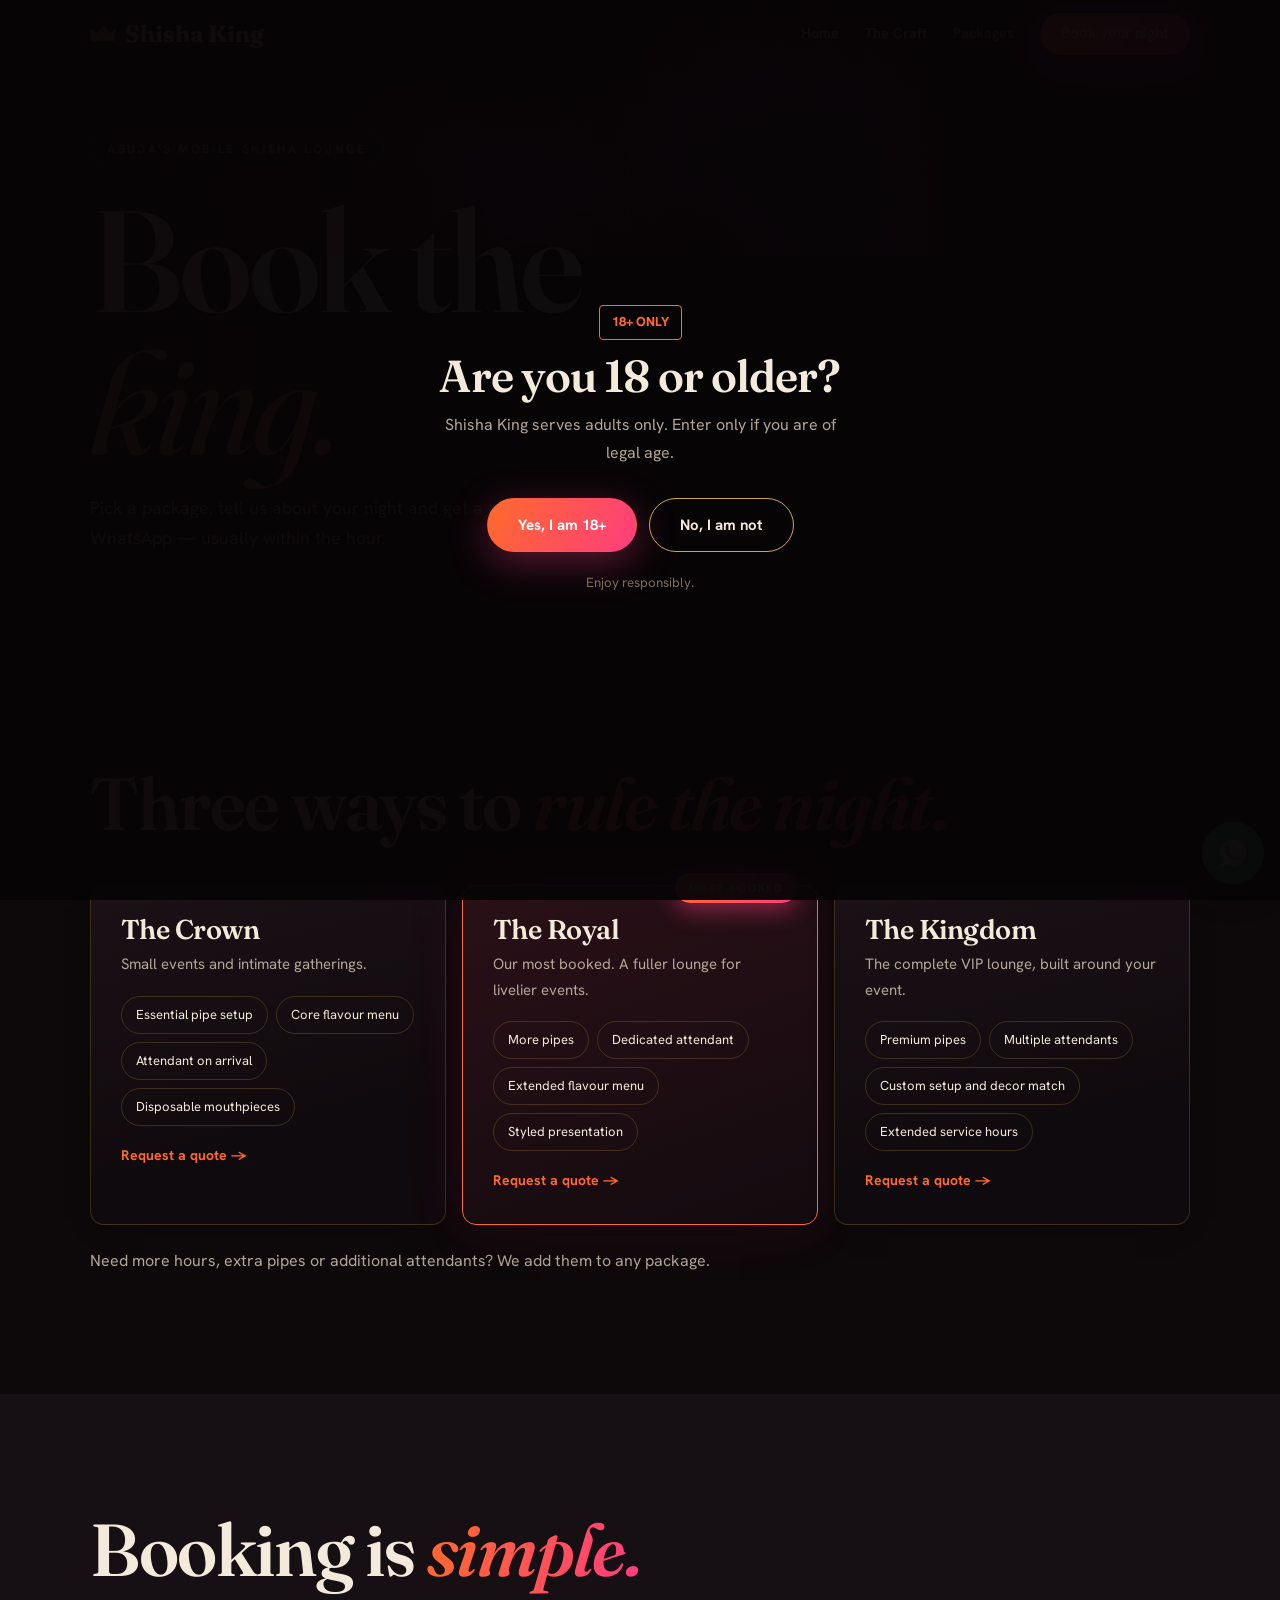
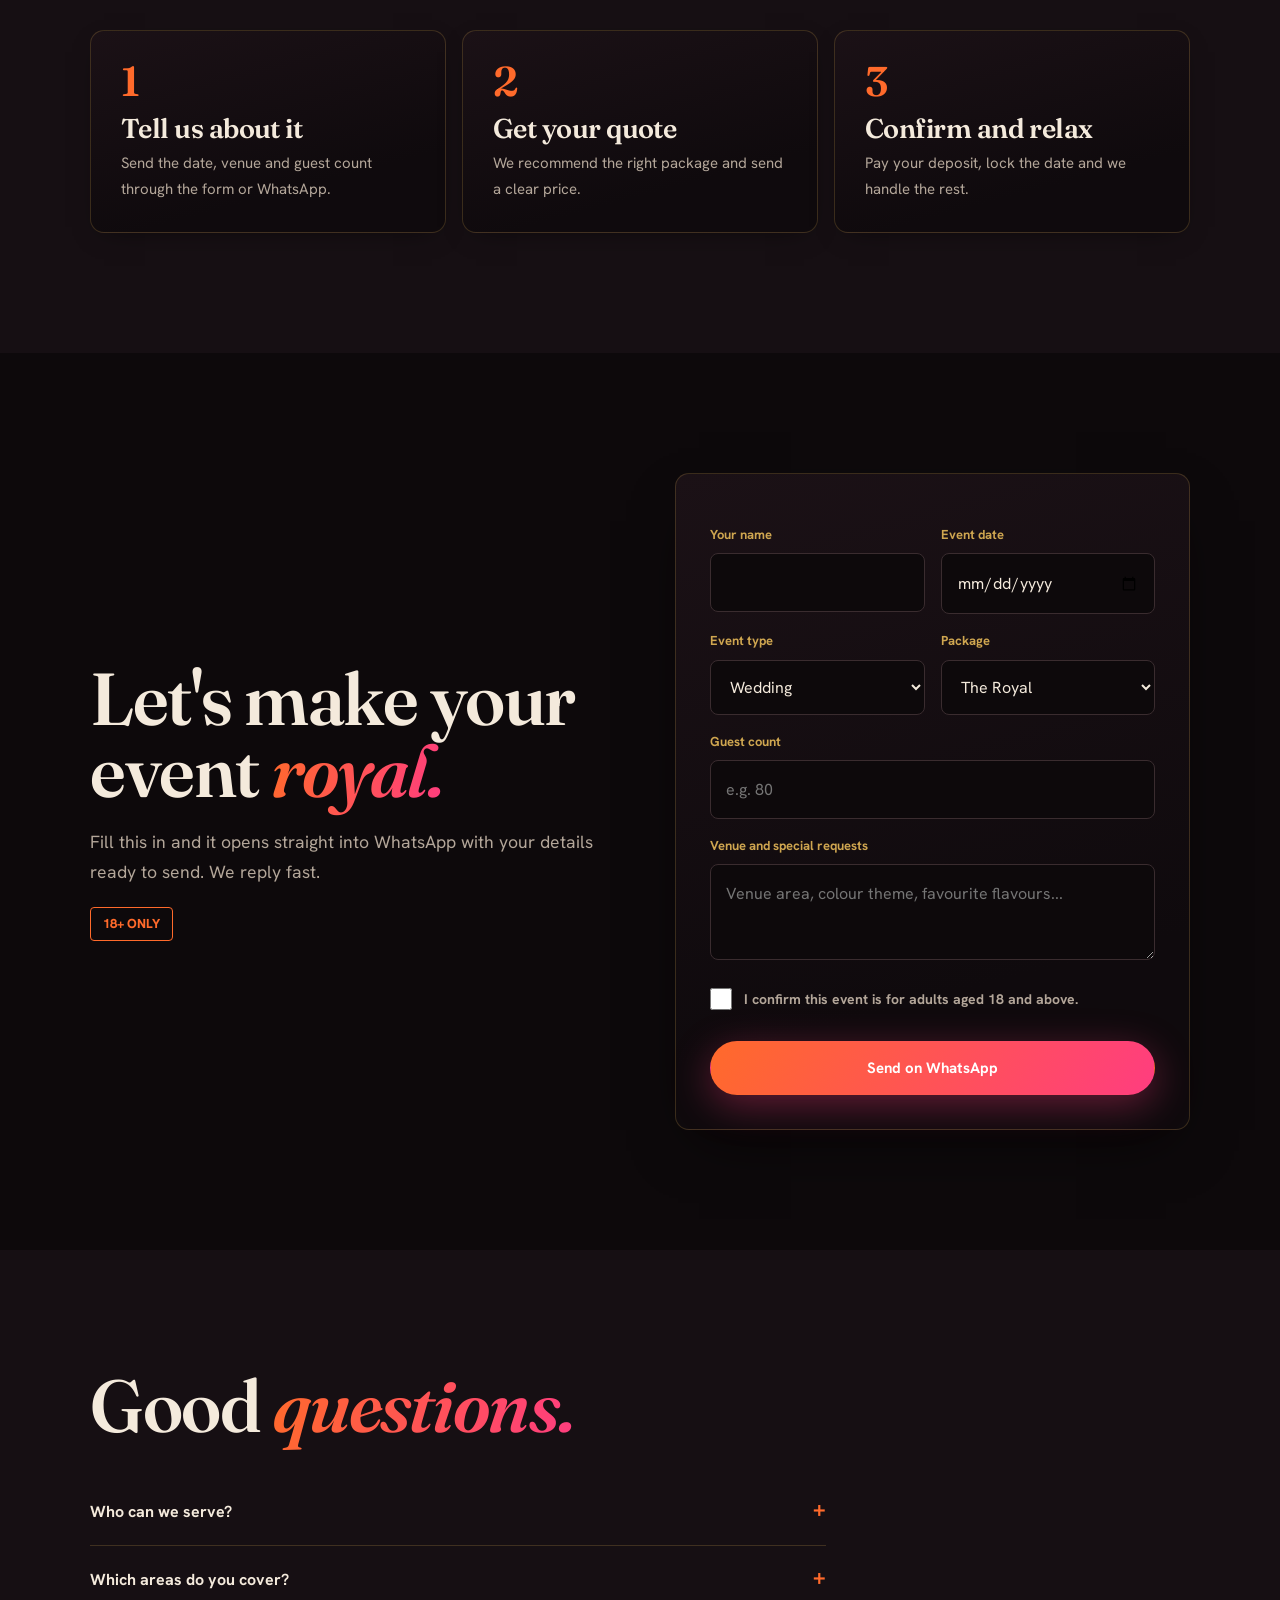
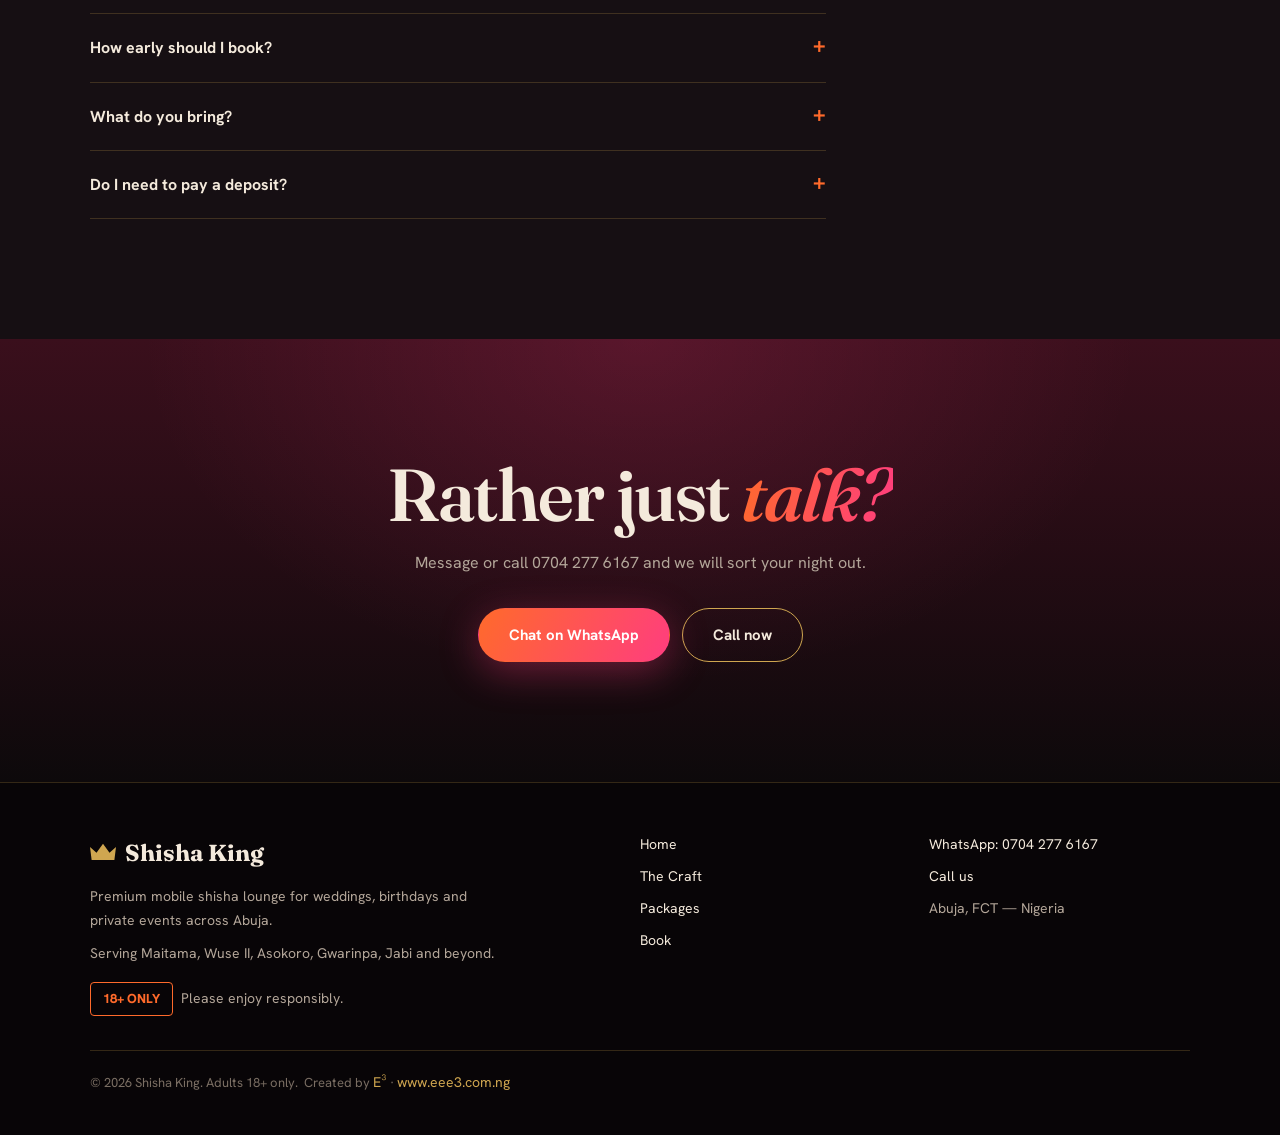
==== book.html @ 719f65b8 "Shisha King — Abuja mobile shisha lounge site Static site: index, craft, packages/booking. Age-gated" ====
<!doctype html>
<html lang="en">
<head>
<meta charset="utf-8">
<meta name="viewport" content="width=device-width,initial-scale=1,viewport-fit=cover">
<meta name="theme-color" content="#0d090b">
<title>Packages and Booking | Shisha King Abuja</title>
<meta name="description" content="Choose The Crown, The Royal or The Kingdom and book Shisha King for your event in Abuja. Tailored quote on WhatsApp. 18+ only.">
<meta property="og:title" content="Packages and Booking | Shisha King Abuja">
<meta property="og:description" content="Choose The Crown, The Royal or The Kingdom and book Shisha King for your event in Abuja. Tailored quote on WhatsApp. 18+ only.">
<link rel="preconnect" href="https://fonts.googleapis.com">
<link rel="preconnect" href="https://fonts.gstatic.com" crossorigin>
<link rel="preconnect" href="https://images.unsplash.com">
<link rel="preconnect" href="https://images.pexels.com">
<link href="https://fonts.googleapis.com/css2?family=Fraunces:ital,opsz,wght@0,9..144,500;0,9..144,700;1,9..144,400&family=Hanken+Grotesk:wght@400;600;700;800&display=swap" rel="stylesheet">
<link rel="stylesheet" href="css/style.css">
</head>
<body>

<div id="gate">
  <div>
    <span class="age">18+ ONLY</span>
    <h2>Are you 18 or older?</h2>
    <p>Shisha King serves adults only. Enter only if you are of legal age.</p>
    <div class="row">
      <button class="btn hot" id="yes">Yes, I am 18+</button>
      <button class="btn" id="no">No, I am not</button>
    </div>
    <small>Enjoy responsibly.</small>
  </div>
</div>

<header>
  <div class="wrap nav">
    <a class="logo" href="index.html"><svg viewBox="0 0 32 24"><path d="M2 21 0 5l8 7 8-11 8 11 8-7-2 16z"/></svg> Shisha King</a>
    <button class="burger" aria-label="Menu" aria-expanded="false"><i></i><i></i><i></i></button>
    <div class="links">
      <a href="index.html">Home</a>
      <a href="craft.html">The Craft</a>
      <a href="book.html" class="on">Packages</a>
      <a class="btn hot" href="book.html#booking">Book your night</a>
    </div>
  </div>
</header>

<!-- HERO -->
<section class="hero sub"
  style="--hero:url('https://images.unsplash.com/photo-1574238752695-675b86d49267?auto=format&fit=crop&w=1600&h=900&q=70')">
  <canvas id="smoke"></canvas>
  <div class="wrap">
    <span class="eyebrow">Abuja's mobile shisha lounge</span>
    <h1>Book the <span class="l2">king.</span></h1>
    <p class="lead">Pick a package, tell us about your night and get a tailored quote on WhatsApp — usually within the hour.</p>
  </div>
</section>

<!-- PACKAGES -->
<section id="packages">
  <div class="wrap">
    <h2>Three ways to <em>rule the night.</em></h2>
    <div class="grid c3">
      <div class="card">
        <h3>The Crown</h3>
        <p>Small events and intimate gatherings.</p>
        <div class="chips"><span>Essential pipe setup</span><span>Core flavour menu</span><span>Attendant on arrival</span><span>Disposable mouthpieces</span></div>
        <a class="tag" href="#booking">Request a quote →</a>
      </div>
      <div class="card feat">
        <span class="badge">Most booked</span>
        <h3>The Royal</h3>
        <p>Our most booked. A fuller lounge for livelier events.</p>
        <div class="chips"><span>More pipes</span><span>Dedicated attendant</span><span>Extended flavour menu</span><span>Styled presentation</span></div>
        <a class="tag" href="#booking">Request a quote →</a>
      </div>
      <div class="card">
        <h3>The Kingdom</h3>
        <p>The complete VIP lounge, built around your event.</p>
        <div class="chips"><span>Premium pipes</span><span>Multiple attendants</span><span>Custom setup and decor match</span><span>Extended service hours</span></div>
        <a class="tag" href="#booking">Request a quote →</a>
      </div>
    </div>
    <p style="margin-top:22px">Need more hours, extra pipes or additional attendants? We add them to any package.</p>
  </div>
</section>

<!-- STEPS -->
<section style="background:var(--ink2)">
  <div class="wrap">
    <h2>Booking is <em>simple.</em></h2>
    <div class="grid c3 steps">
      <div class="card"><h3>Tell us about it</h3><p>Send the date, venue and guest count through the form or WhatsApp.</p></div>
      <div class="card"><h3>Get your quote</h3><p>We recommend the right package and send a clear price.</p></div>
      <div class="card"><h3>Confirm and relax</h3><p>Pay your deposit, lock the date and we handle the rest.</p></div>
    </div>
  </div>
</section>

<!-- BOOKING FORM -->
<section id="booking">
  <div class="wrap split">
    <div>
      <h2>Let's make your event <em>royal.</em></h2>
      <p class="lead">Fill this in and it opens straight into WhatsApp with your details ready to send. We reply fast.</p>
      <p style="margin-top:20px"><span class="age">18+ ONLY</span></p>
    </div>
    <form id="book">
      <div class="frow">
        <div>
          <label for="n">Your name</label>
          <input id="n" name="name" required autocomplete="name">
        </div>
        <div>
          <label for="d">Event date</label>
          <input id="d" name="date" type="date" required>
        </div>
      </div>
      <div class="frow">
        <div>
          <label for="t">Event type</label>
          <select id="t" name="type"><option>Wedding</option><option>Birthday</option><option>Private party</option><option>Corporate or social event</option><option>Other</option></select>
        </div>
        <div>
          <label for="p">Package</label>
          <select id="p" name="pkg"><option>The Crown</option><option selected>The Royal</option><option>The Kingdom</option><option>Not sure yet</option></select>
        </div>
      </div>
      <label for="g">Guest count</label>
      <input id="g" name="guests" type="number" min="1" inputmode="numeric" placeholder="e.g. 80">
      <label for="m">Venue and special requests</label>
      <textarea id="m" name="msg" placeholder="Venue area, colour theme, favourite flavours..."></textarea>
      <label class="chk"><input type="checkbox" required> <span>I confirm this event is for adults aged 18 and above.</span></label>
      <button class="btn hot" type="submit">Send on WhatsApp</button>
    </form>
  </div>
</section>

<!-- FAQ -->
<section style="background:var(--ink2)">
  <div class="wrap">
    <h2>Good <em>questions.</em></h2>
    <div style="margin-top:36px;max-width:46rem">
      <details><summary>Who can we serve?</summary><p>Adults aged 18 and above only. We may ask for ID at the event — no exceptions.</p></details>
      <details><summary>Which areas do you cover?</summary><p>Everywhere in Abuja — Maitama, Wuse II, Asokoro, Gwarinpa, Jabi, Kubwa and beyond. Homes, hotels, lounges and outdoor venues. Further out? Just ask.</p></details>
      <details><summary>How early should I book?</summary><p>As early as you can. Weekends and December go first — some dates fill weeks ahead.</p></details>
      <details><summary>What do you bring?</summary><p>Pipes, flavours, coals, burners, disposable mouthpieces, attendants and fire safety equipment. We also clean up after.</p></details>
      <details><summary>Do I need to pay a deposit?</summary><p>Yes — a deposit secures your date. Full details come with your quote.</p></details>
    </div>
  </div>
</section>

<!-- CTA -->
<section class="band">
  <div class="wrap">
    <h2>Rather just <em>talk?</em></h2>
    <p>Message or call 0704 277 6167 and we will sort your night out.</p>
    <div class="row">
      <a class="btn hot" href="https://wa.me/2347042776167?text=Hello%20Shisha%20King%2C%20I%20want%20to%20book%20for%20my%20event.">Chat on WhatsApp</a>
      <a class="btn" href="tel:+2347042776167">Call now</a>
    </div>
  </div>
</section>

<footer>
  <div class="wrap">
    <div class="cols">
      <div>
        <a class="logo" href="index.html"><svg viewBox="0 0 32 24"><path d="M2 21 0 5l8 7 8-11 8 11 8-7-2 16z"/></svg> Shisha King</a>
        <p style="margin-top:12px;max-width:26rem">Premium mobile shisha lounge for weddings, birthdays and private events across Abuja.</p>
        <p style="margin-top:10px;max-width:26rem">Serving Maitama, Wuse II, Asokoro, Gwarinpa, Jabi and beyond.</p>
        <p style="margin-top:16px"><span class="age">18+ ONLY</span> &nbsp;Please enjoy responsibly.</p>
      </div>
      <nav>
        <a href="index.html">Home</a>
        <a href="craft.html">The Craft</a>
        <a href="book.html">Packages</a>
        <a href="book.html#booking">Book</a>
      </nav>
      <nav>
        <a href="https://wa.me/2347042776167?text=Hello%20Shisha%20King%2C%20I%20want%20to%20book%20for%20my%20event.">WhatsApp: 0704 277 6167</a>
        <a href="tel:+2347042776167">Call us</a>
        <p>Abuja, FCT — Nigeria</p>
      </nav>
    </div>
    <div class="credit">© <span id="y"></span> Shisha King. Adults 18+ only. &nbsp;Created by <a href="https://www.eee3.com.ng" target="_blank" rel="noopener">E³</a> · <a href="https://www.eee3.com.ng" target="_blank" rel="noopener">www.eee3.com.ng</a></div>
  </div>
</footer>

<a class="wa" href="https://wa.me/2347042776167?text=Hello%20Shisha%20King%2C%20I%20want%20to%20book%20for%20my%20event." aria-label="Chat on WhatsApp"><svg viewBox="0 0 24 24"><path d="M12 2a10 10 0 0 0-8.6 15L2 22l5.1-1.3A10 10 0 1 0 12 2zm5.8 14.2c-.2.7-1.4 1.3-2 1.4-.5.1-1.2.1-3.7-.9-3.1-1.3-5-4.4-5.2-4.6-.1-.2-1.2-1.6-1.2-3s.8-2.1 1-2.4c.3-.3.6-.3.8-.3h.6c.2 0 .4 0 .6.5l.9 2.2c.1.2.1.4 0 .5l-.4.6-.4.4c-.1.1-.3.3-.1.6.2.3.8 1.3 1.8 2.1 1.2 1.1 2.2 1.4 2.5 1.6.3.1.5.1.6-.1l.9-1.1c.2-.3.4-.2.6-.1l2 1c.3.1.5.2.5.3.1.2.1.8-.1 1.5z"/></svg></a>

<script src="js/main.js"></script>
<script>document.getElementById('y').textContent=new Date().getFullYear()</script>
</body>
</html>
---- css/style.css ----
/* ============================================================
   SHISHA KING — Abuja's mobile shisha lounge
   Palette: midnight ink, wine, ember orange, pop pink, brass, bone
   ============================================================ */

:root{
  --ink:#0d090b;
  --ink2:#160f13;
  --wine:#3a0f1c;
  --ember:#ff6a2b;
  --pop:#ff3d7f;
  --brass:#cfa650;
  --bone:#f4eadc;
  --mute:#b3a699;
  --line:rgba(207,166,80,.22);
}

*{box-sizing:border-box;margin:0;padding:0}
html{scroll-behavior:smooth}
body{
  background:var(--ink);
  color:var(--bone);
  font:16px/1.7 'Hanken Grotesk',system-ui,sans-serif;
  overflow-x:hidden;
  -webkit-font-smoothing:antialiased;
}
a{color:inherit;text-decoration:none}
:focus-visible{outline:2px solid var(--ember);outline-offset:3px}
::selection{background:var(--pop);color:#fff}
::-webkit-scrollbar{width:10px}
::-webkit-scrollbar-track{background:#0a0608}
::-webkit-scrollbar-thumb{background:#3a2530;border-radius:99px}
::-webkit-scrollbar-thumb:hover{background:var(--wine)}

h1,h2,h3{font-family:'Fraunces',Georgia,serif;font-weight:600;line-height:.98;letter-spacing:-.02em}
h1{font-size:clamp(3.4rem,14vw,9rem)}
h2{font-size:clamp(2.4rem,8.5vw,4.6rem)}
h3{font-size:1.7rem}
p{color:var(--mute)}
em{background:linear-gradient(100deg,var(--ember),var(--pop));-webkit-background-clip:text;background-clip:text;color:transparent;font-style:italic}

.wrap{width:min(1100px,100% - 36px);margin:auto}
section{padding:84px 0}
.lead{font-size:1.1rem;max-width:34rem;margin-top:20px}
.eyebrow{
  display:inline-block;
  font-size:12px;font-weight:800;letter-spacing:.22em;text-transform:uppercase;
  color:var(--brass);
  padding:8px 16px;border:1px solid var(--line);border-radius:99px;
  background:rgba(13,9,11,.55);backdrop-filter:blur(8px);
}

/* ---------- Buttons ---------- */
.btn{
  display:inline-flex;align-items:center;justify-content:center;gap:10px;
  min-height:54px;padding:0 30px;border-radius:99px;
  font-weight:700;font-size:15px;border:1.5px solid var(--brass);
  transition:transform .25s,box-shadow .25s,background .25s,border-color .25s;
  cursor:pointer;font-family:inherit;color:var(--bone);background:none;
}
.btn:hover{transform:translateY(-2px);background:rgba(207,166,80,.08)}
.btn:active{transform:translateY(0) scale(.98)}
.btn.hot{
  position:relative;overflow:hidden;
  background:linear-gradient(120deg,var(--ember),var(--pop));
  border-color:transparent;color:#fff;
  box-shadow:0 10px 38px rgba(255,61,127,.35);
}
.btn.hot:hover{transform:translateY(-3px) scale(1.02);box-shadow:0 16px 44px rgba(255,61,127,.45);background:linear-gradient(120deg,var(--ember),var(--pop))}
.btn.hot:after{
  content:"";position:absolute;top:0;left:-70%;width:45%;height:100%;
  background:linear-gradient(100deg,transparent,rgba(255,255,255,.28),transparent);
  transform:skewX(-20deg);transition:left .55s ease;
}
.btn.hot:hover:after{left:140%}
.row{display:flex;gap:12px;flex-wrap:wrap;margin-top:32px}

/* ---------- Header ---------- */
header{position:fixed;inset:0 0 auto;z-index:50;transition:.3s}
header.solid{background:rgba(13,9,11,.88);backdrop-filter:blur(14px);border-bottom:1px solid var(--line)}
.nav{display:flex;align-items:center;justify-content:space-between;height:68px}
.logo{font-family:'Fraunces',serif;font-weight:700;font-size:1.45rem;display:flex;gap:9px;align-items:center}
.logo svg{width:26px;fill:var(--brass)}
.links{display:flex;gap:26px;align-items:center;font-size:14px;font-weight:600}
.links a:not(.btn):hover,.links a.on{color:var(--brass)}
.links .btn{min-height:42px;padding:0 20px}
.burger{display:none;background:none;border:0;color:var(--bone);width:44px;height:44px;cursor:pointer}
.burger i{display:block;width:24px;height:2px;background:currentColor;margin:6px auto;transition:.3s}

/* ---------- Hero ---------- */
.hero{
  min-height:100svh;
  display:flex;align-items:flex-end;position:relative;overflow:hidden;
  padding:130px 0 72px;
  background:var(--ink);
}
.hero:before{
  content:"";position:absolute;inset:0;
  background:var(--hero) center 30%/cover no-repeat;
  animation:zoom 26s ease-in-out infinite alternate;
}
.hero:after{
  content:"";position:absolute;inset:0;z-index:1;
  background:
    linear-gradient(90deg,rgba(13,9,11,.94) 0,rgba(13,9,11,.62) 42%,rgba(13,9,11,.12) 78%),
    linear-gradient(180deg,rgba(13,9,11,.72) 0,transparent 24%),
    linear-gradient(0deg,var(--ink) 2%,rgba(13,9,11,.32) 40%,transparent 62%),
    radial-gradient(circle at 12% 92%,rgba(255,61,127,.2),transparent 50%);
}
@keyframes zoom{to{transform:scale(1.08)}}
.hero.sub{min-height:62svh}
.hero canvas{position:absolute;inset:0;width:100%;height:100%;z-index:1;opacity:.55}
.hero .wrap{position:relative;z-index:2}
.hero h1{text-shadow:0 6px 40px rgba(0,0,0,.55)}
.hero h1 .l1{display:block}
.hero h1 .l2{display:block;color:var(--brass);font-style:italic;font-weight:400}
.hero .eyebrow{margin-bottom:22px;animation:rise .9s .05s both}
.hero h1{animation:rise .9s .15s both}
.hero p.lead{color:#ded1c2;animation:rise .9s .3s both}
.hero .row{animation:rise .9s .45s both}
.hero .micro{animation:rise .9s .6s both;margin-top:20px;font-size:13px;color:#b8a795}
@keyframes rise{from{opacity:0;transform:translateY(28px)}}
.hero.sub .eyebrow{margin-bottom:22px}
.hero.sub h1{animation-delay:.12s}
.hero.sub p.lead{animation-delay:.24s}

/* ---------- Ticker ---------- */
.tick{
  overflow:hidden;
  background:linear-gradient(100deg,var(--ember),var(--pop));
  transform:rotate(-1.2deg);
  margin:-26px -10px 30px;position:relative;z-index:3;padding:14px 0;
  box-shadow:0 18px 40px -18px rgba(255,61,127,.55);
}
.tick div{display:flex;width:max-content;animation:tk 30s linear infinite}
.tick span{font:700 1.15rem 'Fraunces',serif;color:#fff;padding:0 26px;white-space:nowrap;font-style:italic}
.tick span:after{content:"✦";margin-left:52px;font-style:normal}
@keyframes tk{to{transform:translateX(-50%)}}

/* ---------- Photos ---------- */
.ph{
  background:var(--img,none) center/cover no-repeat,linear-gradient(160deg,#2a1219,#0f090c 70%);
  border:1px solid var(--line);position:relative;overflow:hidden;border-radius:14px;
  box-shadow:0 14px 44px -18px rgba(0,0,0,.7);
}
.ph:before{
  content:"";position:absolute;inset:0;z-index:1;pointer-events:none;
  background:
    radial-gradient(ellipse at 50% 118%,rgba(255,106,43,.3),transparent 60%),
    linear-gradient(0deg,rgba(13,9,11,.42),transparent 45%);
}
.ph:after{
  content:"";position:absolute;inset:0;border-radius:inherit;
  box-shadow:inset 0 0 0 1px rgba(255,255,255,.05),inset 0 -60px 90px -50px rgba(0,0,0,.55);
  pointer-events:none;
}

/* ---------- Grids & cards ---------- */
.grid{display:grid;gap:16px;margin-top:44px}
.card{
  padding:30px;border:1px solid var(--line);border-radius:14px;
  background:linear-gradient(165deg,#1b1116,#0f0a0d 72%);
  box-shadow:0 8px 26px -14px rgba(0,0,0,.65);
  transition:transform .35s ease,box-shadow .35s ease,border-color .35s ease;
  position:relative;
}
.card:hover{
  transform:translateY(-6px);
  border-color:rgba(255,61,127,.4);
  box-shadow:
    0 26px 56px -18px rgba(0,0,0,.8),
    0 14px 40px -22px rgba(255,61,127,.4);
}
.card p{margin-top:10px;font-size:15px}
.card .tag{display:inline-block;margin-top:18px;color:var(--ember);font-weight:700;font-size:14px;transition:.25s}
.card .tag:hover{color:var(--pop);letter-spacing:.02em}
.feat{border-color:var(--ember);background:linear-gradient(160deg,#2a1017,#130b0f);box-shadow:0 0 60px rgba(255,61,127,.12),0 14px 40px -18px rgba(0,0,0,.7)}
.feat:hover{border-color:var(--pop);box-shadow:0 26px 60px -18px rgba(0,0,0,.85),0 0 70px rgba(255,61,127,.22)}
.badge{
  position:absolute;top:-13px;right:20px;z-index:2;
  background:linear-gradient(120deg,var(--ember),var(--pop));color:#fff;
  font-size:11px;font-weight:800;letter-spacing:.16em;text-transform:uppercase;
  padding:6px 14px;border-radius:99px;
  box-shadow:0 8px 22px rgba(255,61,127,.45);
}

/* ---------- Collage ---------- */
.collage{display:flex;gap:18px;margin-top:48px;overflow-x:auto;padding:16px 4px 30px;scroll-snap-type:x mandatory;scrollbar-width:none}
.collage::-webkit-scrollbar{display:none}
.collage .tl{flex:0 0 78%;min-height:440px;scroll-snap-align:center;transition:transform .4s,box-shadow .4s;transform:rotate(-2.5deg)}
.collage .tl.b{transform:rotate(2deg) translateY(24px)}
.collage .tl.c{transform:rotate(-1.5deg)}
.collage .tl.d{transform:rotate(1.8deg)}
.collage .tl:hover{transform:rotate(0) scale(1.03);box-shadow:0 30px 60px -20px rgba(0,0,0,.85)}
.tl b{
  position:absolute;left:14px;bottom:16px;z-index:2;
  background:var(--pop);color:#fff;padding:8px 18px;border-radius:99px;font-size:14px;
  transform:rotate(-3deg);box-shadow:0 6px 20px rgba(0,0,0,.4);
}

/* ---------- Story triad ---------- */
.story{display:grid;gap:16px;margin-top:44px}
.story .ph{min-height:340px;background-position:center 22%;transition:transform .35s,box-shadow .35s}
.story .ph:hover{transform:translateY(-6px);box-shadow:0 30px 60px -20px rgba(0,0,0,.85),0 16px 44px -24px rgba(255,61,127,.4)}
.story b{
  position:absolute;top:18px;left:18px;z-index:2;
  font:800 12px 'Hanken Grotesk',sans-serif;letter-spacing:.18em;text-transform:uppercase;
  color:#fff;background:rgba(13,9,11,.55);backdrop-filter:blur(8px);
  border:1px solid rgba(255,255,255,.16);
  padding:8px 14px;border-radius:99px;
}
.story p{position:absolute;left:18px;right:18px;bottom:18px;z-index:2;font-size:14.5px;color:#e9dccd;text-shadow:0 2px 12px rgba(0,0,0,.7)}

/* ---------- Split ---------- */
.split{display:grid;gap:36px;align-items:center}
.split .ph{min-height:380px;transition:transform .4s,box-shadow .4s}
.split .ph:hover{transform:translateY(-4px) scale(1.01);box-shadow:0 34px 70px -22px rgba(0,0,0,.85)}

/* ---------- Band ---------- */
.band{background:linear-gradient(180deg,var(--wine),var(--ink));text-align:center;position:relative;overflow:hidden}
.band:before{
  content:"";position:absolute;inset:0;pointer-events:none;
  background:radial-gradient(ellipse at 50% 0,rgba(255,61,127,.16),transparent 55%);
}
.band h2{max-width:14ch;margin:auto;position:relative}
.band p{margin:18px auto 0;max-width:30rem;position:relative}
.band .row{justify-content:center;position:relative}

/* ---------- Stats ---------- */
.stats{display:grid;grid-template-columns:1fr 1fr;gap:1px;background:var(--line);border:1px solid var(--line);margin-top:44px;border-radius:12px;overflow:hidden;box-shadow:0 16px 40px -22px rgba(0,0,0,.8)}
.stats div{background:var(--ink);padding:24px;transition:background .3s}
.stats div:hover{background:#150d11}
.stats b{font:600 2.3rem 'Fraunces',serif;color:var(--brass);display:block;line-height:1}
.stats span{font-size:14px;color:var(--mute)}

/* ---------- Chips ---------- */
.chips{display:flex;flex-wrap:wrap;gap:8px;margin-top:18px}
.chips span{padding:7px 14px;border:1px solid var(--line);border-radius:99px;font-size:13px;color:var(--bone);transition:.25s}
.chips span:hover{border-color:var(--pop);color:#fff;transform:translateY(-2px)}

/* ---------- Steps ---------- */
.steps{counter-reset:s}
.steps .card:before{counter-increment:s;content:counter(s);font:600 2.6rem 'Fraunces',serif;color:var(--ember);display:block;line-height:1;margin-bottom:12px}

/* ---------- FAQ ---------- */
details{border-bottom:1px solid var(--line);padding:20px 0;transition:.25s}
details:hover{border-color:rgba(255,61,127,.35)}
summary{cursor:pointer;font-weight:700;list-style:none;display:flex;justify-content:space-between;gap:16px}
summary:after{content:"+";color:var(--ember);font-size:1.4rem;line-height:1;transition:.3s}
details[open] summary:after{content:"–";transform:rotate(180deg)}
details p{margin-top:10px}

/* ---------- Form ---------- */
form{border:1px solid var(--line);border-radius:14px;padding:28px;background:linear-gradient(165deg,#1b1116,#0f0a0d 75%);box-shadow:0 24px 60px -24px rgba(0,0,0,.8)}
.frow{display:grid;gap:0}
label{display:block;font-size:13px;font-weight:700;color:var(--brass);margin:16px 0 7px}
input,select,textarea{width:100%;background:var(--ink);border:1px solid #3a2c2f;color:var(--bone);padding:15px;font:inherit;border-radius:8px;transition:border-color .25s,box-shadow .25s}
input:focus,select:focus,textarea:focus{border-color:var(--ember);outline:0;box-shadow:0 0 0 3px rgba(255,106,43,.15)}
textarea{min-height:96px;resize:vertical}
.chk{display:flex;gap:12px;align-items:flex-start;margin-top:20px;font-size:14px;color:var(--mute)}
.chk input{width:22px;height:22px;flex:none;accent-color:var(--ember)}
form .btn{width:100%;margin-top:22px}

/* ---------- Footer ---------- */
footer{border-top:1px solid var(--line);padding:50px 0 40px;background:#080507}
footer .cols{display:grid;gap:28px}
footer p,footer a{font-size:14px}
footer nav{display:flex;flex-direction:column;gap:8px}
footer nav a:hover{color:var(--brass)}
.age{display:inline-block;border:1.5px solid var(--ember);color:var(--ember);padding:5px 12px;border-radius:4px;font-weight:800;font-size:13px}
.credit{margin-top:34px;padding-top:20px;border-top:1px solid var(--line);font-size:13px;color:#7a6e63}
.credit a{color:var(--brass)}

/* ---------- WhatsApp float ---------- */
.wa{
  position:fixed;right:16px;bottom:calc(16px + env(safe-area-inset-bottom));z-index:60;
  width:62px;height:62px;border-radius:50%;background:#25d366;display:grid;place-items:center;
  box-shadow:0 8px 28px rgba(0,0,0,.5);transition:transform .25s;
}
.wa:hover{transform:scale(1.08)}
.wa svg{width:32px;fill:#fff}
.wa:before{content:"";position:absolute;inset:0;border-radius:50%;border:2px solid #25d366;animation:ping 2.4s infinite}
@keyframes ping{to{transform:scale(1.7);opacity:0}}

/* ---------- Age gate ---------- */
#gate{position:fixed;inset:0;z-index:100;background:rgba(8,5,7,.97);display:none;place-items:center;padding:24px;text-align:center}
#gate.show{display:grid}
#gate div{max-width:420px}
#gate h2{font-size:2.8rem;margin:14px 0}
#gate .row{justify-content:center}
#gate small{display:block;margin-top:20px;color:#7a6e63}

/* ---------- Reveal on scroll ---------- */
.rv{opacity:0;transform:translateY(34px);transition:opacity .8s ease,transform .8s ease}
.rv.in{opacity:1;transform:none}
.grid .rv:nth-child(2){transition-delay:.08s}
.grid .rv:nth-child(3){transition-delay:.16s}
.grid .rv:nth-child(4){transition-delay:.24s}
.story .rv:nth-child(2){transition-delay:.1s}
.story .rv:nth-child(3){transition-delay:.2s}
.tl.rv{transform:translateY(34px) rotate(-2.5deg)}
.tl.rv.in{transform:rotate(-2.5deg)}
.tl.b.rv{transform:translateY(34px) rotate(2deg)}
.tl.b.rv.in{transform:rotate(2deg) translateY(24px)}
.tl.c.rv{transform:translateY(34px) rotate(-1.5deg)}
.tl.c.rv.in{transform:rotate(-1.5deg)}
.tl.d.rv{transform:translateY(34px) rotate(1.8deg)}
.tl.d.rv.in{transform:rotate(1.8deg)}

/* ============================================================
   DESKTOP ≥ 760px
   ============================================================ */
@media(min-width:760px){
  section{padding:120px 0}
  .grid.c3{grid-template-columns:repeat(3,1fr)}
  .grid.c2{grid-template-columns:1fr 1fr}
  .split{grid-template-columns:1fr 1fr;gap:70px}
  .split.flip .ph{order:2}
  .stats{grid-template-columns:repeat(4,1fr)}
  footer .cols{grid-template-columns:2fr 1fr 1fr}
  .hero{padding-bottom:96px}
  .story{grid-template-columns:repeat(3,1fr)}
  .story .ph{min-height:480px}
  .collage{overflow:visible}
  .collage .tl{flex:1;min-height:520px}
  .tick span{font-size:1.5rem}
  .frow{grid-template-columns:1fr 1fr;gap:0 16px}
  form{padding:34px}
  .hero .micro{font-size:14px}
}

/* ============================================================
   MOBILE < 760px
   ============================================================ */
@media(max-width:759px){
  .hero:before{background-image:var(--heroM,var(--hero));background-position:62% 12%}
  .hero:after{
    background:
      linear-gradient(0deg,var(--ink) 8%,rgba(13,9,11,.92) 38%,rgba(13,9,11,.55) 62%,rgba(13,9,11,.18) 84%),
      linear-gradient(180deg,rgba(13,9,11,.7) 0,transparent 20%),
      radial-gradient(circle at 80% 20%,rgba(255,61,127,.14),transparent 55%);
  }
  .hero{padding:110px 0 64px}
  .burger{display:block}
  .links{
    position:fixed;inset:68px 0 auto;flex-direction:column;gap:0;
    background:rgba(13,9,11,.98);padding:10px 18px 24px;
    transform:translateY(-130%);transition:.35s;border-bottom:1px solid var(--line);
  }
  .links.open{transform:none}
  .links a{width:100%;padding:16px 0;border-bottom:1px solid var(--line);font-size:17px}
  .links .btn{margin-top:18px;border:0;justify-content:center}
  .hero .btn{width:100%}
  .story .ph{min-height:300px}
  .split .ph{min-height:300px}
  .lead{font-size:1.02rem}
  .stats b{font-size:2rem}
  h3{font-size:1.45rem}
  .card{padding:24px}
  .tick span{font-size:1rem;padding:0 18px}
  .tick span:after{margin-left:36px}
}

@media(prefers-reduced-motion:reduce){
  *{animation:none!important;transition:none!important;scroll-behavior:auto}
  .rv{opacity:1;transform:none}
}
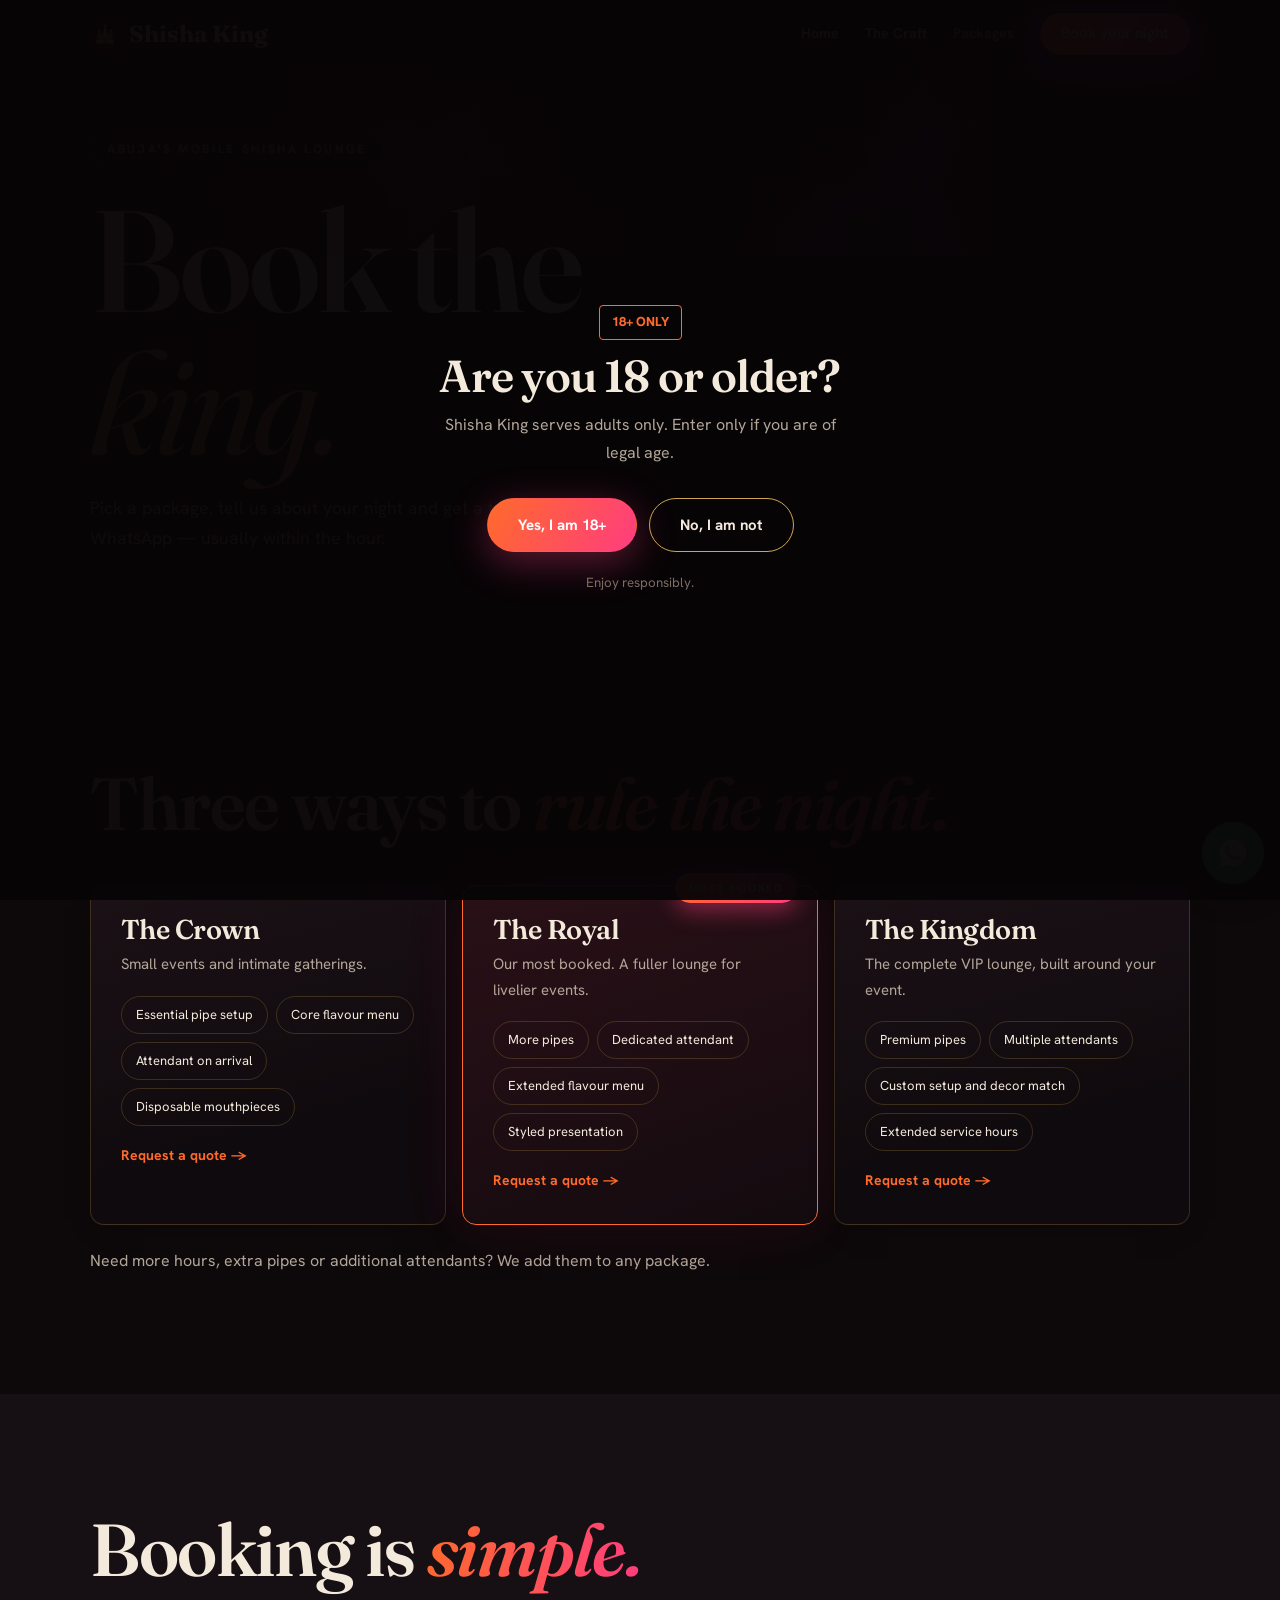
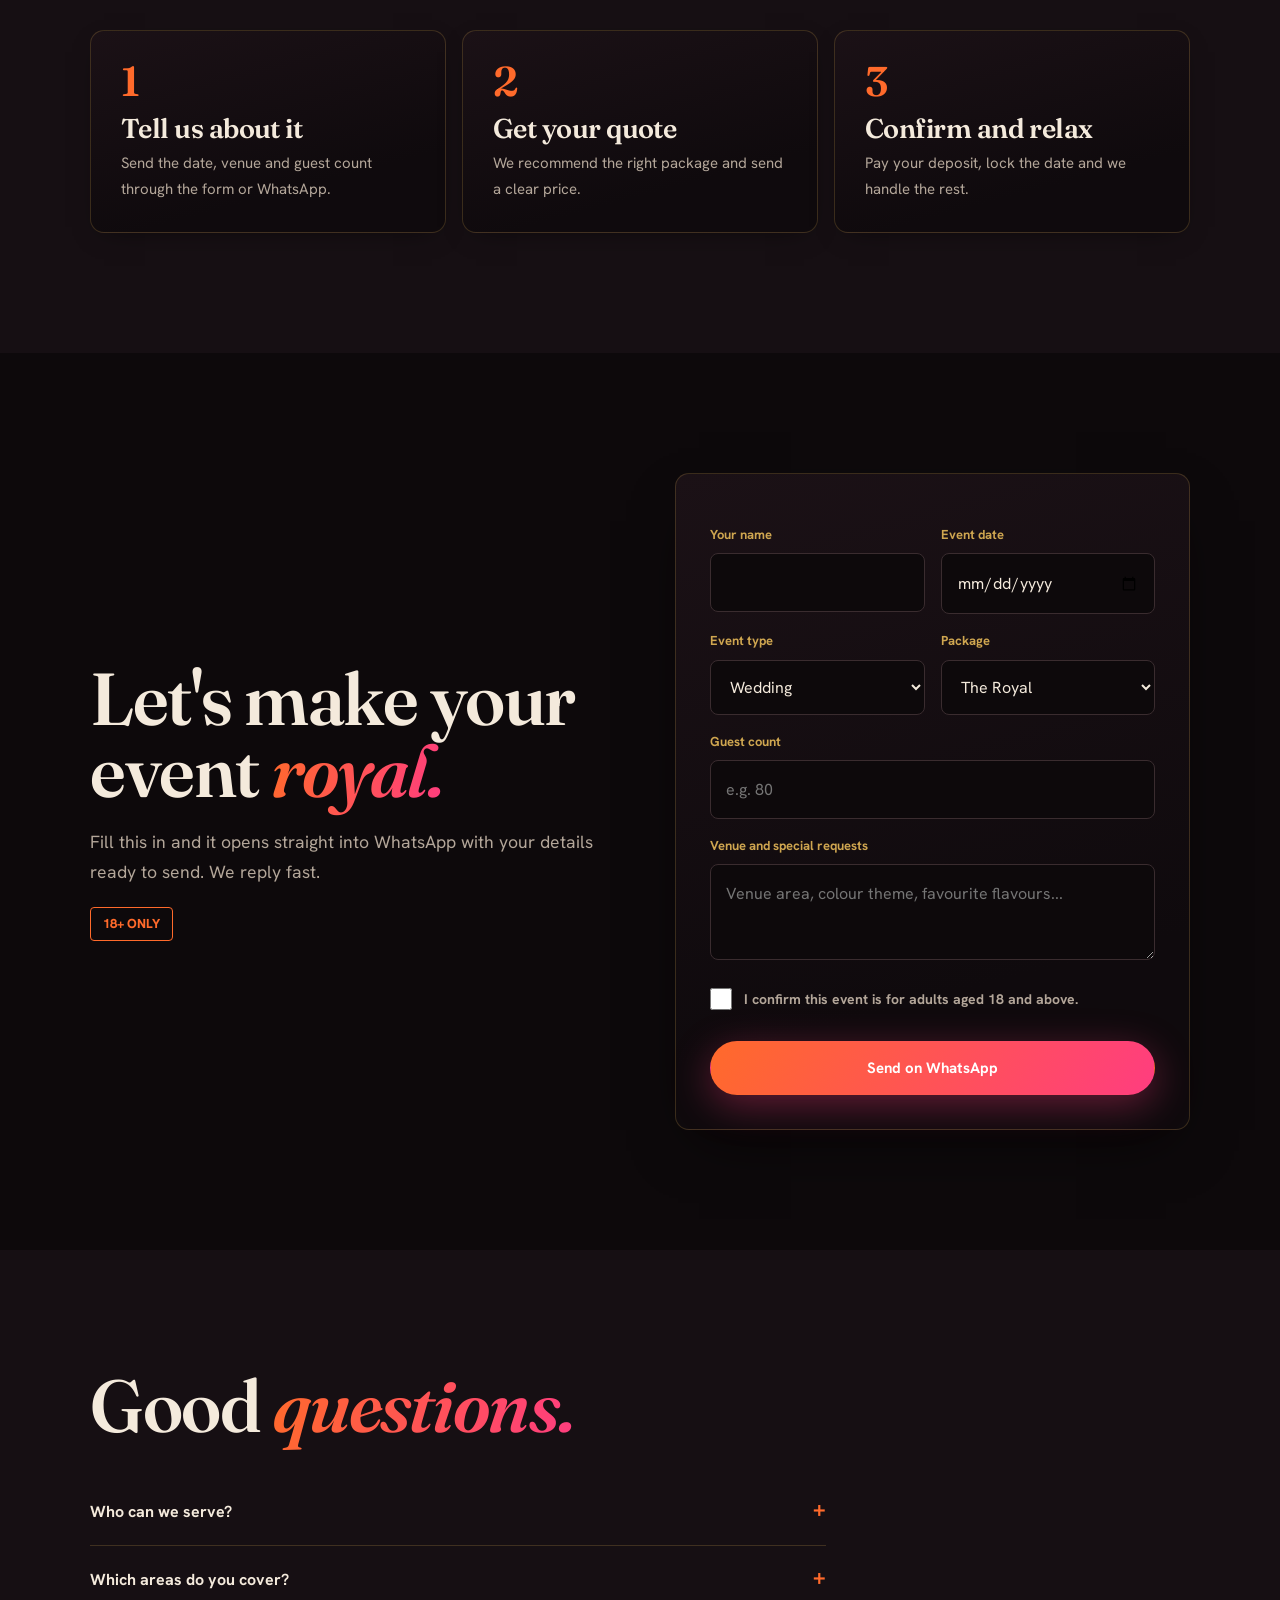
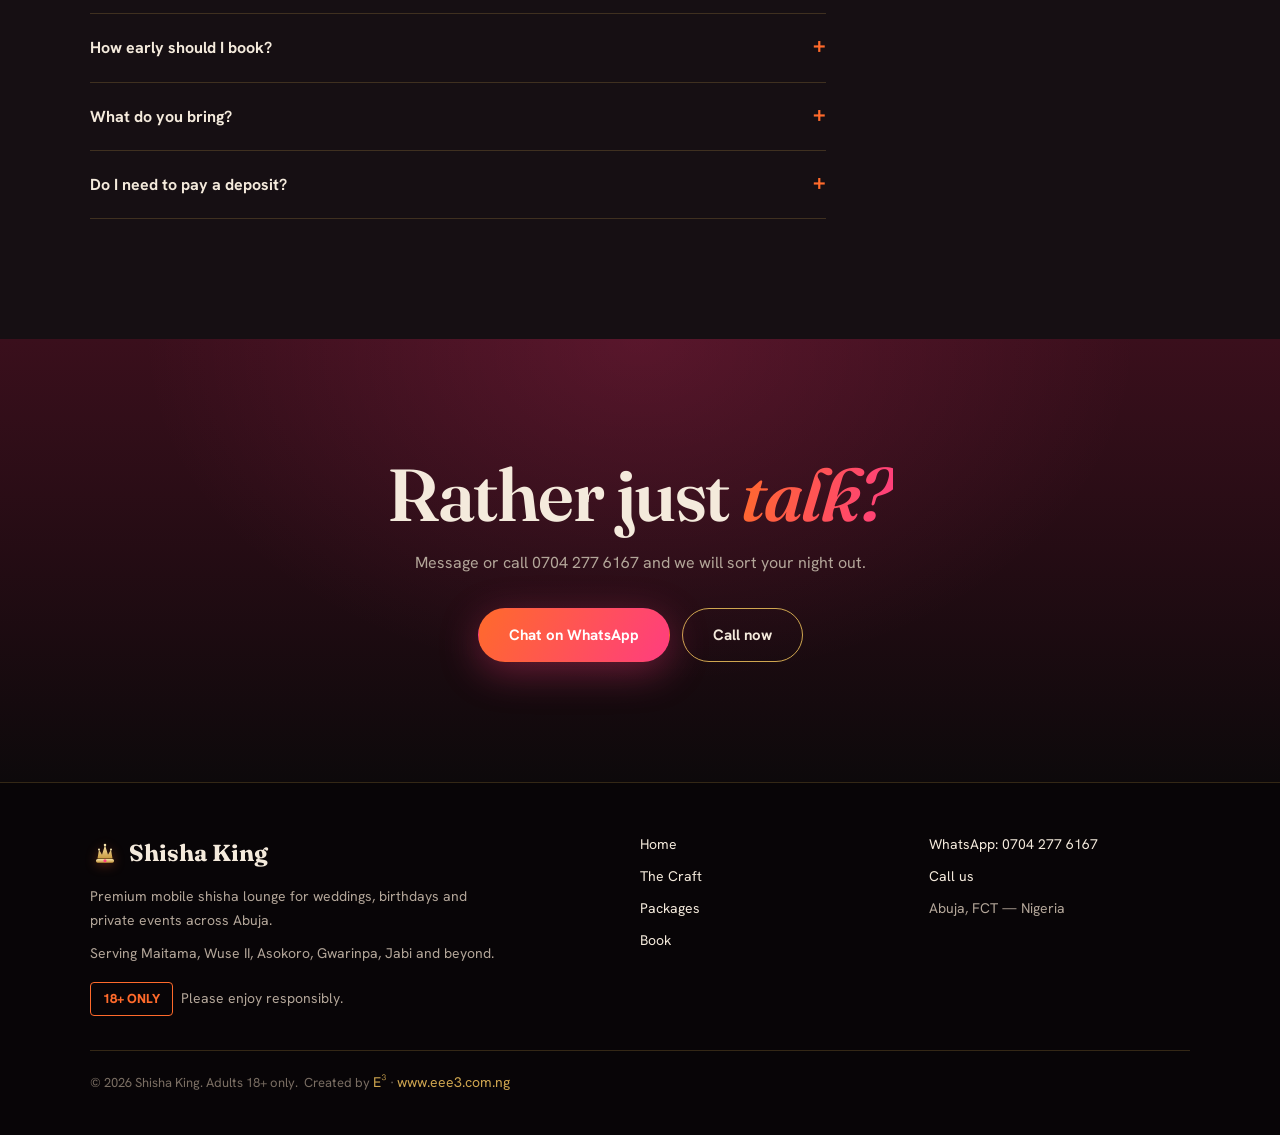
==== commit 2fd57936: "Redesign: sharp crown logo, premium person-free hero images, animated stat counters, favicon + OG/Tw" ====
--- a/book.html
+++ b/book.html
@@ -14,6 +14,19 @@
 <link rel="preconnect" href="https://images.pexels.com">
 <link href="https://fonts.googleapis.com/css2?family=Fraunces:ital,opsz,wght@0,9..144,500;0,9..144,700;1,9..144,400&family=Hanken+Grotesk:wght@400;600;700;800&display=swap" rel="stylesheet">
 <link rel="stylesheet" href="css/style.css">
+<link rel="icon" href="crown.svg" type="image/svg+xml">
+<link rel="apple-touch-icon" href="og-preview.jpg">
+<link rel="canonical" href="https://shisha-king.vercel.app/book.html">
+<meta property="og:url" content="https://shisha-king.vercel.app/book.html">
+<meta property="og:site_name" content="Shisha King">
+<meta property="og:image" content="https://shisha-king.vercel.app/og-preview.jpg">
+<meta property="og:image:width" content="1200">
+<meta property="og:image:height" content="630">
+<meta name="twitter:card" content="summary_large_image">
+<meta name="twitter:title" content="Packages and Booking | Shisha King Abuja">
+<meta name="twitter:description" content="Choose The Crown, The Royal or The Kingdom and book Shisha King for your Abuja event. Tailored quote on WhatsApp. 18+ only.">
+<meta name="twitter:image" content="https://shisha-king.vercel.app/og-preview.jpg">
+
 </head>
 <body>
 
@@ -32,7 +45,7 @@
 
 <header>
   <div class="wrap nav">
-    <a class="logo" href="index.html"><svg viewBox="0 0 32 24"><path d="M2 21 0 5l8 7 8-11 8 11 8-7-2 16z"/></svg> Shisha King</a>
+    <a class="logo" href="index.html"><svg class="crown" viewBox="0 0 40 30" aria-hidden="true"><defs><linearGradient id="skGold" x1="0" y1="0" x2="0" y2="1"><stop offset="0" stop-color="#f7e4ac"/><stop offset="1" stop-color="#c99a3f"/></linearGradient></defs><path fill="url(#skGold)" d="M10 22 L12 10 L16 17 L20 4 L24 17 L28 10 L30 22 Z"/><rect fill="url(#skGold)" x="8" y="22.5" width="24" height="5" rx="2.2"/><circle cx="20" cy="4" r="1.7" fill="#f7e4ac"/><circle cx="12" cy="10" r="1.3" fill="#f7e4ac"/><circle cx="28" cy="10" r="1.3" fill="#f7e4ac"/><circle cx="20" cy="25" r="2.1" fill="#ff3d7f"/></svg> Shisha King</a>
     <button class="burger" aria-label="Menu" aria-expanded="false"><i></i><i></i><i></i></button>
     <div class="links">
       <a href="index.html">Home</a>
@@ -164,7 +177,7 @@
   <div class="wrap">
     <div class="cols">
       <div>
-        <a class="logo" href="index.html"><svg viewBox="0 0 32 24"><path d="M2 21 0 5l8 7 8-11 8 11 8-7-2 16z"/></svg> Shisha King</a>
+        <a class="logo" href="index.html"><svg class="crown" viewBox="0 0 40 30" aria-hidden="true"><defs><linearGradient id="skGold" x1="0" y1="0" x2="0" y2="1"><stop offset="0" stop-color="#f7e4ac"/><stop offset="1" stop-color="#c99a3f"/></linearGradient></defs><path fill="url(#skGold)" d="M10 22 L12 10 L16 17 L20 4 L24 17 L28 10 L30 22 Z"/><rect fill="url(#skGold)" x="8" y="22.5" width="24" height="5" rx="2.2"/><circle cx="20" cy="4" r="1.7" fill="#f7e4ac"/><circle cx="12" cy="10" r="1.3" fill="#f7e4ac"/><circle cx="28" cy="10" r="1.3" fill="#f7e4ac"/><circle cx="20" cy="25" r="2.1" fill="#ff3d7f"/></svg> Shisha King</a>
         <p style="margin-top:12px;max-width:26rem">Premium mobile shisha lounge for weddings, birthdays and private events across Abuja.</p>
         <p style="margin-top:10px;max-width:26rem">Serving Maitama, Wuse II, Asokoro, Gwarinpa, Jabi and beyond.</p>
         <p style="margin-top:16px"><span class="age">18+ ONLY</span> &nbsp;Please enjoy responsibly.</p>
--- a/css/style.css
+++ b/css/style.css
@@ -80,7 +80,8 @@
 header.solid{background:rgba(13,9,11,.88);backdrop-filter:blur(14px);border-bottom:1px solid var(--line)}
 .nav{display:flex;align-items:center;justify-content:space-between;height:68px}
 .logo{font-family:'Fraunces',serif;font-weight:700;font-size:1.45rem;display:flex;gap:9px;align-items:center}
-.logo svg{width:26px;fill:var(--brass)}
+.logo svg{width:30px;height:auto}
+.logo .crown{filter:drop-shadow(0 2px 6px rgba(255,106,43,.35))}
 .links{display:flex;gap:26px;align-items:center;font-size:14px;font-weight:600}
 .links a:not(.btn):hover,.links a.on{color:var(--brass)}
 .links .btn{min-height:42px;padding:0 20px}
@@ -341,6 +342,7 @@
       radial-gradient(circle at 80% 20%,rgba(255,61,127,.14),transparent 55%);
   }
   .hero{padding:110px 0 64px}
+  .hero-lead{display:none}
   .burger{display:block}
   .links{
     position:fixed;inset:68px 0 auto;flex-direction:column;gap:0;
@@ -365,3 +367,7 @@
   *{animation:none!important;transition:none!important;scroll-behavior:auto}
   .rv{opacity:1;transform:none}
 }
+
+/* count-up completion pop */
+.stats b.pop{animation:pop .5s ease}
+@keyframes pop{0%{transform:scale(1)}45%{transform:scale(1.28);text-shadow:0 0 22px rgba(255,106,43,.55)}100%{transform:scale(1)}}
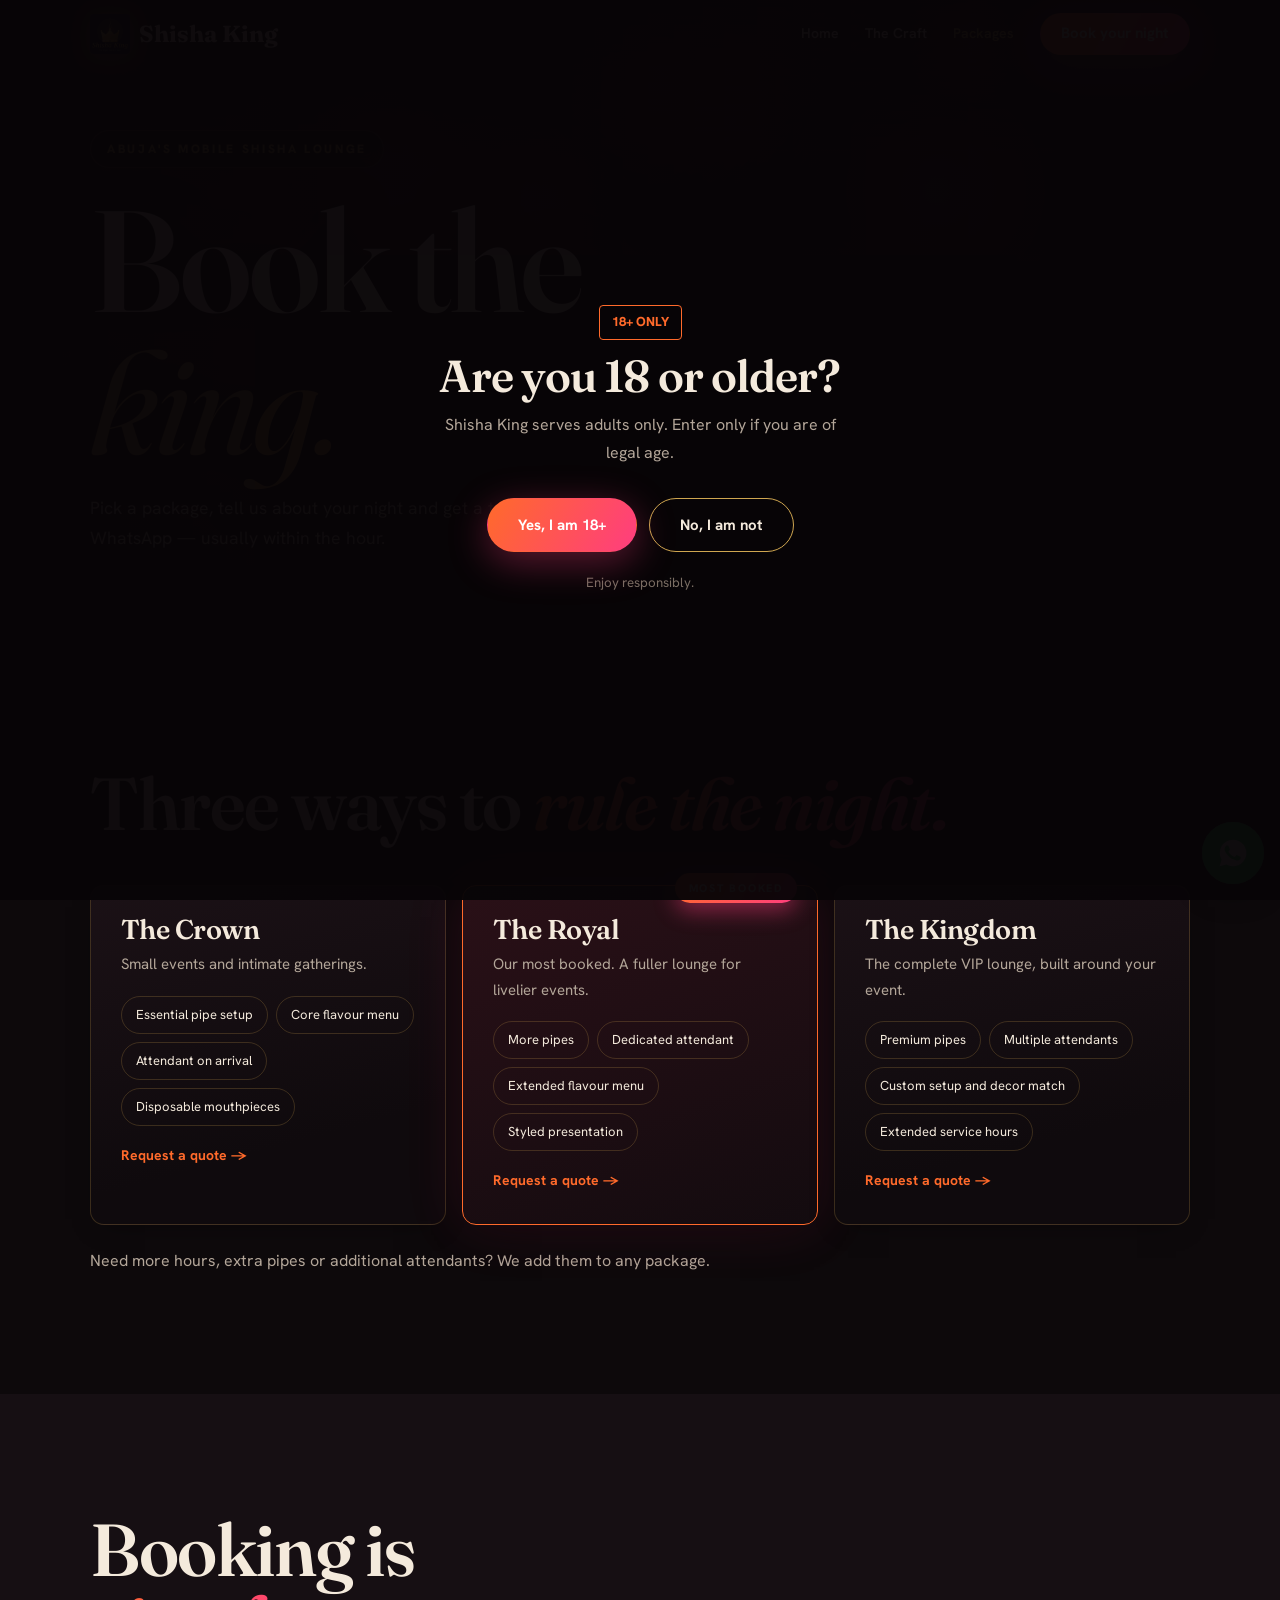
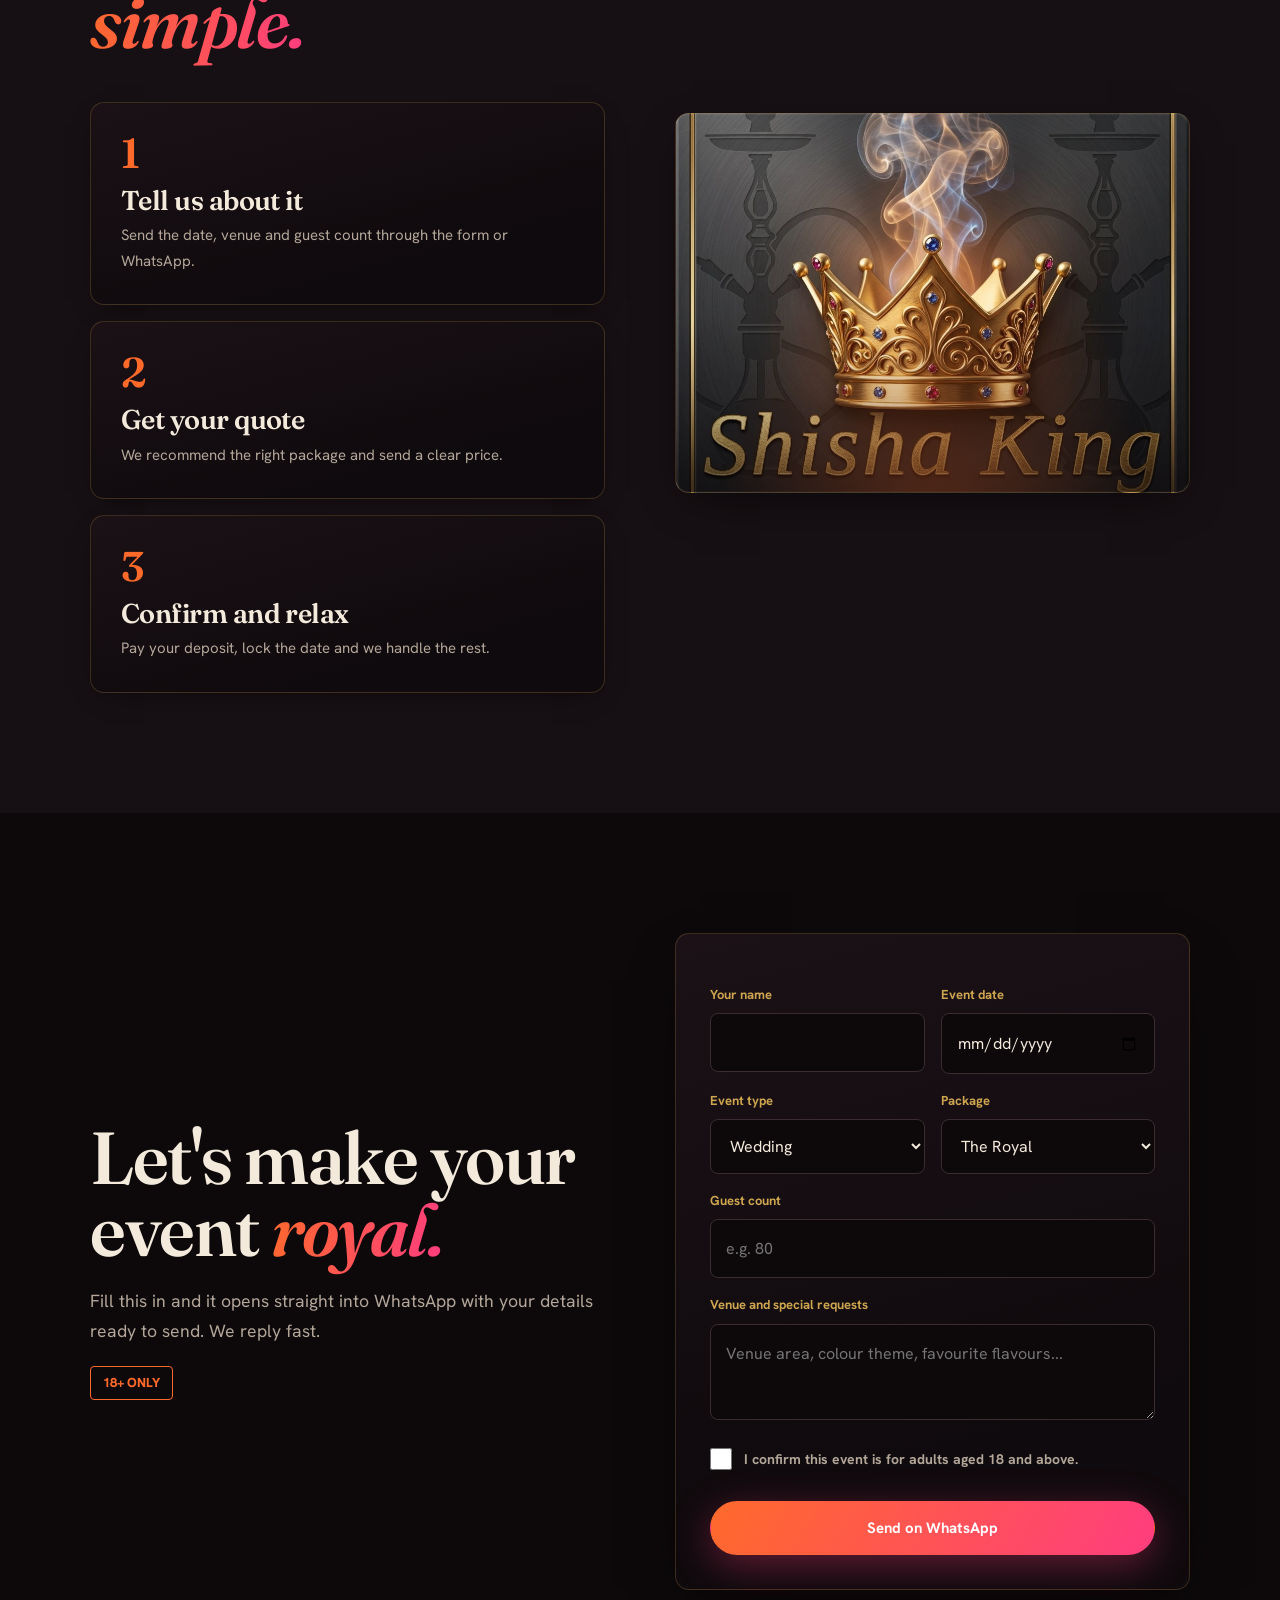
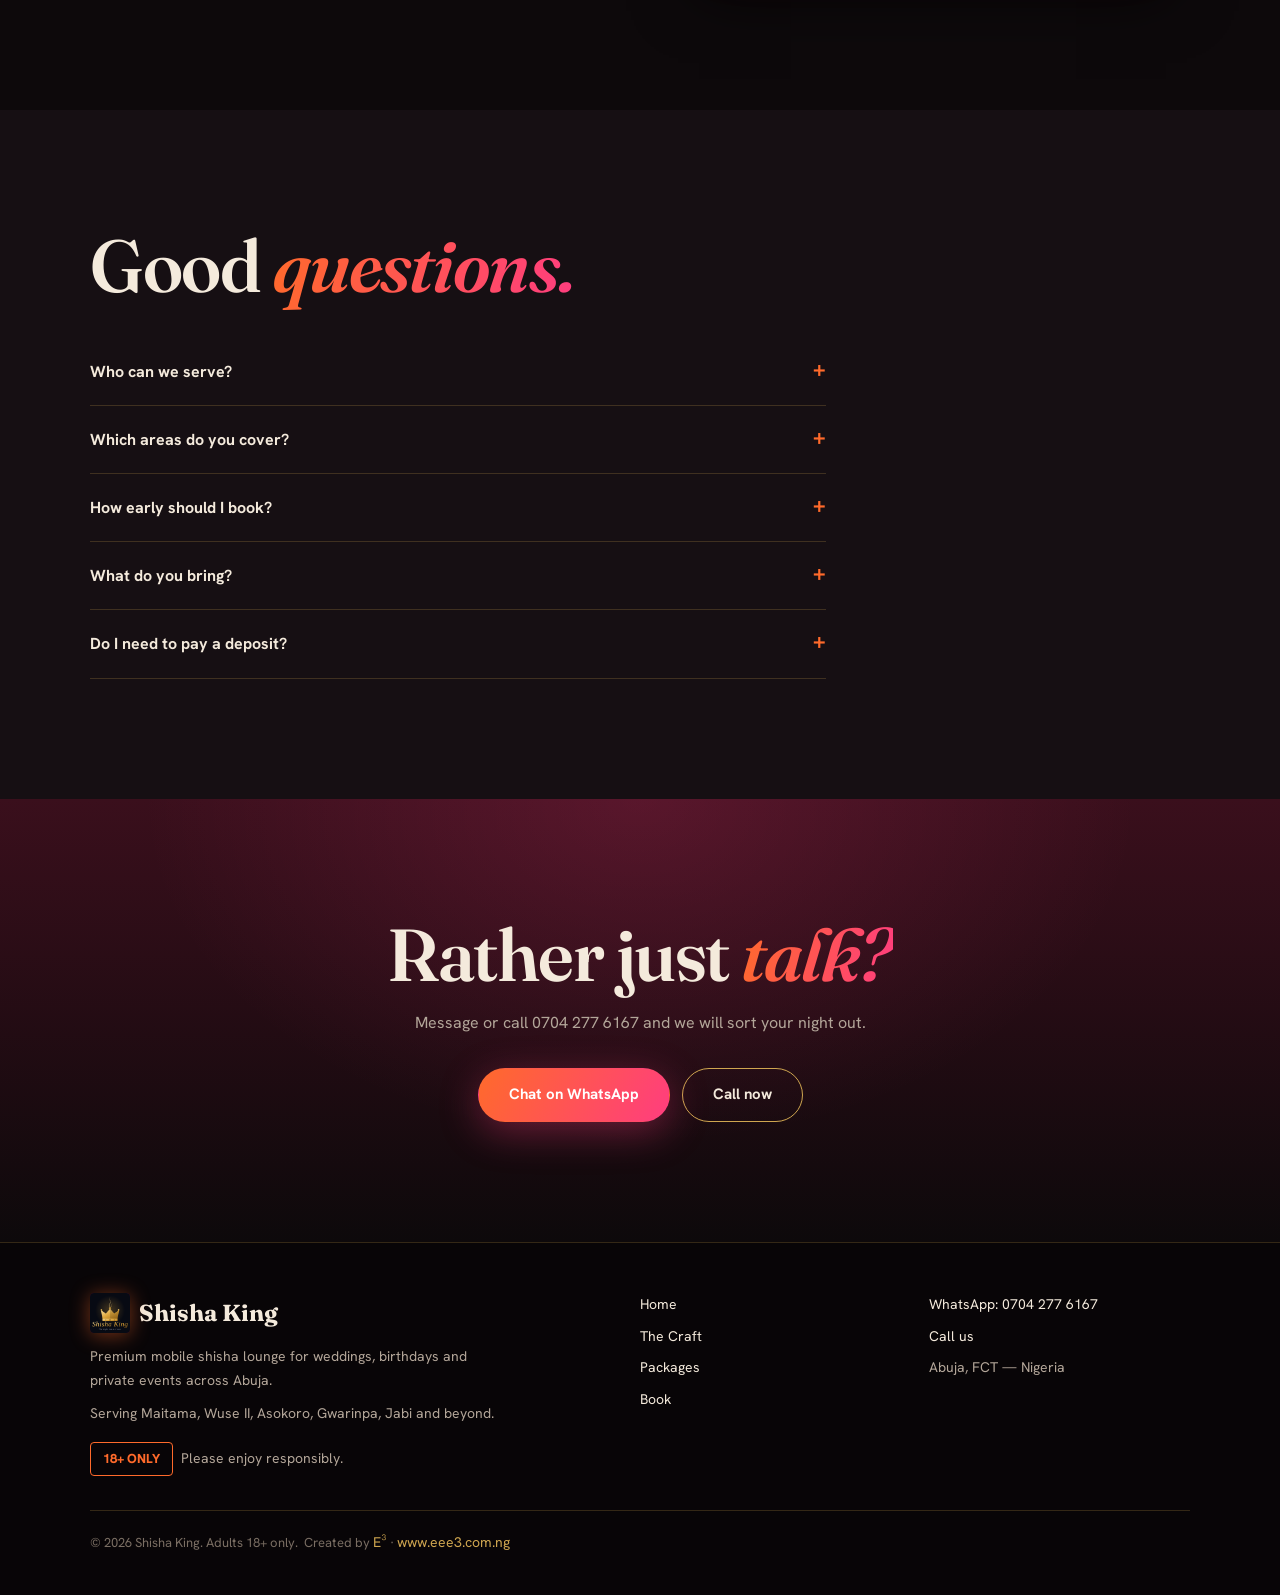
==== commit b76f9a60: "Round 2: owner's logo tile + packages essence feature + owner hero + Beachside fix" ====
--- a/book.html
+++ b/book.html
@@ -14,8 +14,9 @@
 <link rel="preconnect" href="https://images.pexels.com">
 <link href="https://fonts.googleapis.com/css2?family=Fraunces:ital,opsz,wght@0,9..144,500;0,9..144,700;1,9..144,400&family=Hanken+Grotesk:wght@400;600;700;800&display=swap" rel="stylesheet">
 <link rel="stylesheet" href="css/style.css">
-<link rel="icon" href="crown.svg" type="image/svg+xml">
-<link rel="apple-touch-icon" href="og-preview.jpg">
+<link rel="icon" href="/logo.svg" type="image/svg+xml">
+<link rel="icon" href="/logo.png" type="image/png">
+<link rel="apple-touch-icon" href="/logo-180.png">
 <link rel="canonical" href="https://shisha-king.vercel.app/book.html">
 <meta property="og:url" content="https://shisha-king.vercel.app/book.html">
 <meta property="og:site_name" content="Shisha King">
@@ -45,7 +46,7 @@
 
 <header>
   <div class="wrap nav">
-    <a class="logo" href="index.html"><svg class="crown" viewBox="0 0 40 30" aria-hidden="true"><defs><linearGradient id="skGold" x1="0" y1="0" x2="0" y2="1"><stop offset="0" stop-color="#f7e4ac"/><stop offset="1" stop-color="#c99a3f"/></linearGradient></defs><path fill="url(#skGold)" d="M10 22 L12 10 L16 17 L20 4 L24 17 L28 10 L30 22 Z"/><rect fill="url(#skGold)" x="8" y="22.5" width="24" height="5" rx="2.2"/><circle cx="20" cy="4" r="1.7" fill="#f7e4ac"/><circle cx="12" cy="10" r="1.3" fill="#f7e4ac"/><circle cx="28" cy="10" r="1.3" fill="#f7e4ac"/><circle cx="20" cy="25" r="2.1" fill="#ff3d7f"/></svg> Shisha King</a>
+    <a class="logo" href="index.html"><img class="logo-mark" src="/logo.png" alt="Shisha King" width="256" height="256"> Shisha King</a>
     <button class="burger" aria-label="Menu" aria-expanded="false"><i></i><i></i><i></i></button>
     <div class="links">
       <a href="index.html">Home</a>
@@ -98,12 +99,17 @@
 
 <!-- STEPS -->
 <section style="background:var(--ink2)">
-  <div class="wrap">
-    <h2>Booking is <em>simple.</em></h2>
-    <div class="grid c3 steps">
-      <div class="card"><h3>Tell us about it</h3><p>Send the date, venue and guest count through the form or WhatsApp.</p></div>
-      <div class="card"><h3>Get your quote</h3><p>We recommend the right package and send a clear price.</p></div>
-      <div class="card"><h3>Confirm and relax</h3><p>Pay your deposit, lock the date and we handle the rest.</p></div>
+  <div class="wrap split">
+    <div>
+      <h2>Booking is <em>simple.</em></h2>
+      <div class="grid steps">
+        <div class="card"><h3>Tell us about it</h3><p>Send the date, venue and guest count through the form or WhatsApp.</p></div>
+        <div class="card"><h3>Get your quote</h3><p>We recommend the right package and send a clear price.</p></div>
+        <div class="card"><h3>Confirm and relax</h3><p>Pay your deposit, lock the date and we handle the rest.</p></div>
+      </div>
+    </div>
+    <div>
+      <div class="ph" style="--img:url('/essence.jpg')" role="img" aria-label="The Shisha King emblem, the essence behind the night"></div>
     </div>
   </div>
 </section>
@@ -177,7 +183,7 @@
   <div class="wrap">
     <div class="cols">
       <div>
-        <a class="logo" href="index.html"><svg class="crown" viewBox="0 0 40 30" aria-hidden="true"><defs><linearGradient id="skGold" x1="0" y1="0" x2="0" y2="1"><stop offset="0" stop-color="#f7e4ac"/><stop offset="1" stop-color="#c99a3f"/></linearGradient></defs><path fill="url(#skGold)" d="M10 22 L12 10 L16 17 L20 4 L24 17 L28 10 L30 22 Z"/><rect fill="url(#skGold)" x="8" y="22.5" width="24" height="5" rx="2.2"/><circle cx="20" cy="4" r="1.7" fill="#f7e4ac"/><circle cx="12" cy="10" r="1.3" fill="#f7e4ac"/><circle cx="28" cy="10" r="1.3" fill="#f7e4ac"/><circle cx="20" cy="25" r="2.1" fill="#ff3d7f"/></svg> Shisha King</a>
+        <a class="logo" href="index.html"><img class="logo-mark" src="/logo.png" alt="Shisha King" width="256" height="256"> Shisha King</a>
         <p style="margin-top:12px;max-width:26rem">Premium mobile shisha lounge for weddings, birthdays and private events across Abuja.</p>
         <p style="margin-top:10px;max-width:26rem">Serving Maitama, Wuse II, Asokoro, Gwarinpa, Jabi and beyond.</p>
         <p style="margin-top:16px"><span class="age">18+ ONLY</span> &nbsp;Please enjoy responsibly.</p>
--- a/css/style.css
+++ b/css/style.css
@@ -80,8 +80,7 @@
 header.solid{background:rgba(13,9,11,.88);backdrop-filter:blur(14px);border-bottom:1px solid var(--line)}
 .nav{display:flex;align-items:center;justify-content:space-between;height:68px}
 .logo{font-family:'Fraunces',serif;font-weight:700;font-size:1.45rem;display:flex;gap:9px;align-items:center}
-.logo svg{width:30px;height:auto}
-.logo .crown{filter:drop-shadow(0 2px 6px rgba(255,106,43,.35))}
+.logo .logo-mark{width:40px;height:40px;object-fit:contain;filter:drop-shadow(0 2px 10px rgba(255,106,43,.45))}
 .links{display:flex;gap:26px;align-items:center;font-size:14px;font-weight:600}
 .links a:not(.btn):hover,.links a.on{color:var(--brass)}
 .links .btn{min-height:42px;padding:0 20px}
